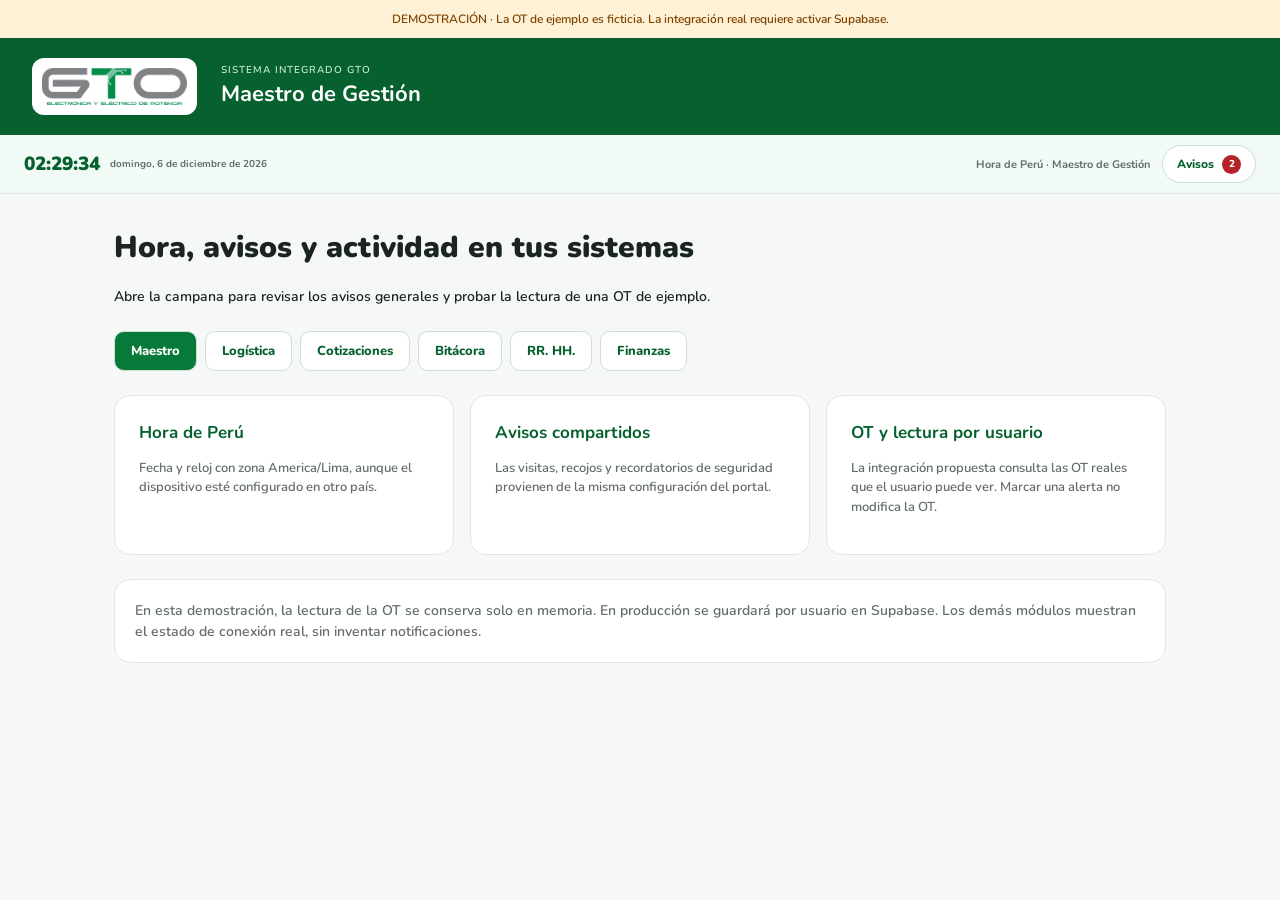
==== cabecera-demo.html @ c205b0a6 "Preparar reloj y avisos comunes con adaptador de actividad y demostración" ====
<!doctype html><html lang="es"><head><meta charset="utf-8"><meta name="viewport" content="width=device-width,initial-scale=1"><title>GTO · Hora, avisos y actividad</title><link href="https://fonts.googleapis.com/css2?family=Nunito:wght@500;600;700;800;900&display=swap" rel="stylesheet"><style>*{box-sizing:border-box}body{margin:0;background:#F6F7F7;color:#1A2420;font:600 14px/1.5 Nunito,sans-serif}.demo-note{text-align:center;background:#FFF1D6;padding:10px;font-size:12px;color:#7D4300}header.demo{display:flex;align-items:center;gap:24px;padding:20px 32px;background:#06612E;color:white}header.demo img{width:165px;background:white;border-radius:12px;padding:10px}header.demo small{display:block;letter-spacing:1px;font-size:10px;color:#C8E9D5}header.demo strong{font-size:22px}main{max-width:1100px;margin:36px auto;padding:0 24px}h1{font-size:30px;line-height:1.2;font-weight:900}.demo-grid{display:grid;grid-template-columns:repeat(3,1fr);gap:16px}.demo-card{background:white;border:1px solid #E1E8E4;padding:24px;border-radius:16px}.demo-card b{color:#06612E;font-size:17px}.demo-card p{color:#636E68;font-size:13px}nav{display:flex;gap:8px;flex-wrap:wrap;margin:24px 0}nav button{background:white;color:#06612E;border:1px solid #CBE1D3;padding:10px 16px;border-radius:10px;font:800 13px Nunito;cursor:pointer}nav button[aria-pressed=true]{background:#077A3A;color:white}.limit{padding:20px;border:1px solid #E1E8E4;border-radius:16px;margin-top:24px;background:white;color:#636E68}@media(max-width:600px){header.demo{padding:16px;gap:16px}header.demo img{width:110px}header.demo strong{font-size:16px}.demo-grid{grid-template-columns:1fr}h1{font-size:25px}}</style></head><body><div class="demo-note">DEMOSTRACIÓN · La OT de ejemplo es ficticia. La integración real requiere activar Supabase.</div><header class="demo"><img src="assets/logo-gto.png" alt="GTO Electrónica y Eléctrico de Potencia"><div><small>SISTEMA INTEGRADO GTO</small><strong id="module">Maestro de Gestión</strong></div></header><div id="status"></div><main><h1>Hora, avisos y actividad en tus sistemas</h1><p>Abre la campana para revisar los avisos generales y probar la lectura de una OT de ejemplo.</p><nav aria-label="Módulos de ejemplo"><button aria-pressed="true" data-module="Maestro de Gestión">Maestro</button><button aria-pressed="false" data-module="Logística y Compras">Logística</button><button aria-pressed="false" data-module="Cotizaciones">Cotizaciones</button><button aria-pressed="false" data-module="Bitácora Técnica">Bitácora</button><button aria-pressed="false" data-module="RR. HH. y Personal">RR. HH.</button><button aria-pressed="false" data-module="Finanzas">Finanzas</button></nav><div class="demo-grid"><article class="demo-card"><b>Hora de Perú</b><p>Fecha y reloj con zona America/Lima, aunque el dispositivo esté configurado en otro país.</p></article><article class="demo-card"><b>Avisos compartidos</b><p>Las visitas, recojos y recordatorios de seguridad provienen de la misma configuración del portal.</p></article><article class="demo-card"><b>OT y lectura por usuario</b><p>La integración propuesta consulta las OT reales que el usuario puede ver. Marcar una alerta no modifica la OT.</p></article></div><div class="limit">En esta demostración, la lectura de la OT se conserva solo en memoria. En producción se guardará por usuario en Supabase. Los demás módulos muestran el estado de conexión real, sin inventar notificaciones.</div></main><script src="recordatorios.js"></script><script src="gto-status.js"></script><script>let read=false,ui;const id='00000000-0000-4000-8000-000000000001';const source={async list(){return [{id,titulo:'Nueva OT: OT-DEMO-001 (ejemplo ficticio)',created_at:new Date().toISOString(),leida:read}]},async read(){read=true}};function show(name){ui?.dispose();document.getElementById('module').textContent=name;ui=GTOStatus.mount(document.getElementById('status'),{module:name,source:['Maestro de Gestión','Logística y Compras'].includes(name)?source:null});}document.querySelectorAll('[data-module]').forEach(b=>b.onclick=()=>{document.querySelectorAll('[data-module]').forEach(x=>x.setAttribute('aria-pressed',String(x===b)));show(b.dataset.module)});show('Maestro de Gestión');</script></body></html>
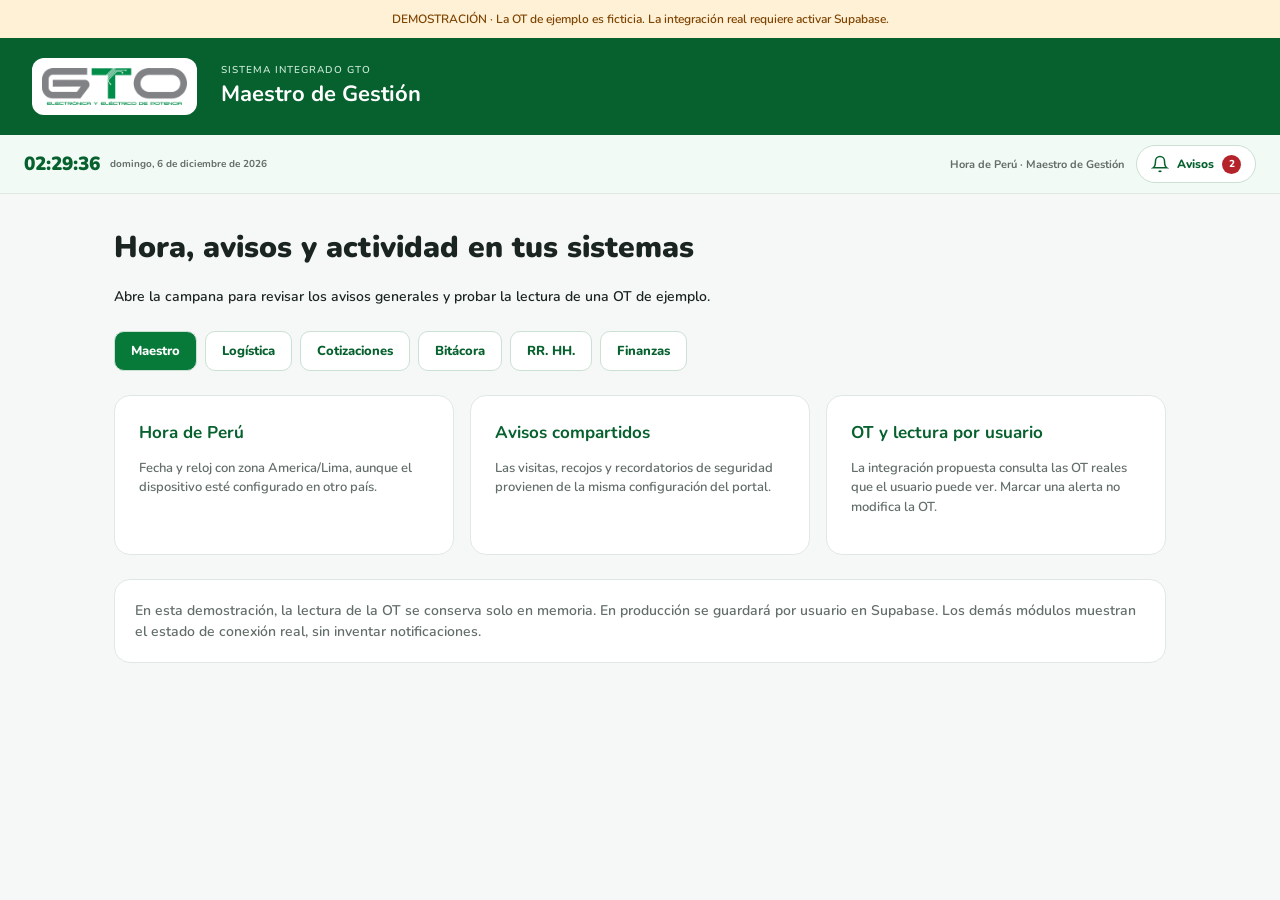
==== commit 6eea8d2a: "Conservar alertas existentes de Bitácora y completar campana común" ====
--- a/cabecera-demo.html
+++ b/cabecera-demo.html
@@ -1 +1 @@
-<!doctype html><html lang="es"><head><meta charset="utf-8"><meta name="viewport" content="width=device-width,initial-scale=1"><title>GTO · Hora, avisos y actividad</title><link href="https://fonts.googleapis.com/css2?family=Nunito:wght@500;600;700;800;900&display=swap" rel="stylesheet"><style>*{box-sizing:border-box}body{margin:0;background:#F6F7F7;color:#1A2420;font:600 14px/1.5 Nunito,sans-serif}.demo-note{text-align:center;background:#FFF1D6;padding:10px;font-size:12px;color:#7D4300}header.demo{display:flex;align-items:center;gap:24px;padding:20px 32px;background:#06612E;color:white}header.demo img{width:165px;background:white;border-radius:12px;padding:10px}header.demo small{display:block;letter-spacing:1px;font-size:10px;color:#C8E9D5}header.demo strong{font-size:22px}main{max-width:1100px;margin:36px auto;padding:0 24px}h1{font-size:30px;line-height:1.2;font-weight:900}.demo-grid{display:grid;grid-template-columns:repeat(3,1fr);gap:16px}.demo-card{background:white;border:1px solid #E1E8E4;padding:24px;border-radius:16px}.demo-card b{color:#06612E;font-size:17px}.demo-card p{color:#636E68;font-size:13px}nav{display:flex;gap:8px;flex-wrap:wrap;margin:24px 0}nav button{background:white;color:#06612E;border:1px solid #CBE1D3;padding:10px 16px;border-radius:10px;font:800 13px Nunito;cursor:pointer}nav button[aria-pressed=true]{background:#077A3A;color:white}.limit{padding:20px;border:1px solid #E1E8E4;border-radius:16px;margin-top:24px;background:white;color:#636E68}@media(max-width:600px){header.demo{padding:16px;gap:16px}header.demo img{width:110px}header.demo strong{font-size:16px}.demo-grid{grid-template-columns:1fr}h1{font-size:25px}}</style></head><body><div class="demo-note">DEMOSTRACIÓN · La OT de ejemplo es ficticia. La integración real requiere activar Supabase.</div><header class="demo"><img src="assets/logo-gto.png" alt="GTO Electrónica y Eléctrico de Potencia"><div><small>SISTEMA INTEGRADO GTO</small><strong id="module">Maestro de Gestión</strong></div></header><div id="status"></div><main><h1>Hora, avisos y actividad en tus sistemas</h1><p>Abre la campana para revisar los avisos generales y probar la lectura de una OT de ejemplo.</p><nav aria-label="Módulos de ejemplo"><button aria-pressed="true" data-module="Maestro de Gestión">Maestro</button><button aria-pressed="false" data-module="Logística y Compras">Logística</button><button aria-pressed="false" data-module="Cotizaciones">Cotizaciones</button><button aria-pressed="false" data-module="Bitácora Técnica">Bitácora</button><button aria-pressed="false" data-module="RR. HH. y Personal">RR. HH.</button><button aria-pressed="false" data-module="Finanzas">Finanzas</button></nav><div class="demo-grid"><article class="demo-card"><b>Hora de Perú</b><p>Fecha y reloj con zona America/Lima, aunque el dispositivo esté configurado en otro país.</p></article><article class="demo-card"><b>Avisos compartidos</b><p>Las visitas, recojos y recordatorios de seguridad provienen de la misma configuración del portal.</p></article><article class="demo-card"><b>OT y lectura por usuario</b><p>La integración propuesta consulta las OT reales que el usuario puede ver. Marcar una alerta no modifica la OT.</p></article></div><div class="limit">En esta demostración, la lectura de la OT se conserva solo en memoria. En producción se guardará por usuario en Supabase. Los demás módulos muestran el estado de conexión real, sin inventar notificaciones.</div></main><script src="recordatorios.js"></script><script src="gto-status.js"></script><script>let read=false,ui;const id='00000000-0000-4000-8000-000000000001';const source={async list(){return [{id,titulo:'Nueva OT: OT-DEMO-001 (ejemplo ficticio)',created_at:new Date().toISOString(),leida:read}]},async read(){read=true}};function show(name){ui?.dispose();document.getElementById('module').textContent=name;ui=GTOStatus.mount(document.getElementById('status'),{module:name,source:['Maestro de Gestión','Logística y Compras'].includes(name)?source:null});}document.querySelectorAll('[data-module]').forEach(b=>b.onclick=()=>{document.querySelectorAll('[data-module]').forEach(x=>x.setAttribute('aria-pressed',String(x===b)));show(b.dataset.module)});show('Maestro de Gestión');</script></body></html>
+<!doctype html><html lang="es"><head><meta charset="utf-8"><meta name="viewport" content="width=device-width,initial-scale=1"><title>GTO · Hora, avisos y actividad</title><link href="https://fonts.googleapis.com/css2?family=Nunito:wght@500;600;700;800;900&display=swap" rel="stylesheet"><style>*{box-sizing:border-box}body{margin:0;background:#F6F7F7;color:#1A2420;font:600 14px/1.5 Nunito,sans-serif}.demo-note{text-align:center;background:#FFF1D6;padding:10px;font-size:12px;color:#7D4300}header.demo{display:flex;align-items:center;gap:24px;padding:20px 32px;background:#06612E;color:white}header.demo img{width:165px;background:white;border-radius:12px;padding:10px}header.demo small{display:block;letter-spacing:1px;font-size:10px;color:#C8E9D5}header.demo strong{font-size:22px}main{max-width:1100px;margin:36px auto;padding:0 24px}h1{font-size:30px;line-height:1.2;font-weight:900}.demo-grid{display:grid;grid-template-columns:repeat(3,1fr);gap:16px}.demo-card{background:white;border:1px solid #E1E8E4;padding:24px;border-radius:16px}.demo-card b{color:#06612E;font-size:17px}.demo-card p{color:#636E68;font-size:13px}nav{display:flex;gap:8px;flex-wrap:wrap;margin:24px 0}nav button{background:white;color:#06612E;border:1px solid #CBE1D3;padding:10px 16px;border-radius:10px;font:800 13px Nunito;cursor:pointer}nav button[aria-pressed=true]{background:#077A3A;color:white}.limit{padding:20px;border:1px solid #E1E8E4;border-radius:16px;margin-top:24px;background:white;color:#636E68}@media(max-width:600px){header.demo{padding:16px;gap:16px}header.demo img{width:110px}header.demo strong{font-size:16px}.demo-grid{grid-template-columns:1fr}h1{font-size:25px}}</style></head><body><div class="demo-note">DEMOSTRACIÓN · La OT de ejemplo es ficticia. La integración real requiere activar Supabase.</div><header class="demo"><img src="assets/logo-gto.png" alt="GTO Electrónica y Eléctrico de Potencia"><div><small>SISTEMA INTEGRADO GTO</small><strong id="module">Maestro de Gestión</strong></div></header><div id="status"></div><main><h1>Hora, avisos y actividad en tus sistemas</h1><p>Abre la campana para revisar los avisos generales y probar la lectura de una OT de ejemplo.</p><nav aria-label="Módulos de ejemplo"><button aria-pressed="true" data-module="Maestro de Gestión">Maestro</button><button aria-pressed="false" data-module="Logística y Compras">Logística</button><button aria-pressed="false" data-module="Cotizaciones">Cotizaciones</button><button aria-pressed="false" data-module="Bitácora Técnica">Bitácora</button><button aria-pressed="false" data-module="RR. HH. y Personal">RR. HH.</button><button aria-pressed="false" data-module="Finanzas">Finanzas</button></nav><div class="demo-grid"><article class="demo-card"><b>Hora de Perú</b><p>Fecha y reloj con zona America/Lima, aunque el dispositivo esté configurado en otro país.</p></article><article class="demo-card"><b>Avisos compartidos</b><p>Las visitas, recojos y recordatorios de seguridad provienen de la misma configuración del portal.</p></article><article class="demo-card"><b>OT y lectura por usuario</b><p>La integración propuesta consulta las OT reales que el usuario puede ver. Marcar una alerta no modifica la OT.</p></article></div><div class="limit">En esta demostración, la lectura de la OT se conserva solo en memoria. En producción se guardará por usuario en Supabase. Los demás módulos muestran el estado de conexión real, sin inventar notificaciones.</div></main><script src="recordatorios.js"></script><script src="gto-status.js"></script><script>let read=false,ui;const created=new Date().toISOString();document.addEventListener('click',e=>{const a=e.target.closest('a');if(a&&a.href.includes('00000000-0000-4000-8000-000000000001')){e.preventDefault();const p=document.querySelector('.gto-status-dialog [role=status]');if(p)p.textContent='OT ficticia: no se abrirá ningún registro real.';}});const id='00000000-0000-4000-8000-000000000001';const source={async list(){return [{id,titulo:'Nueva OT: OT-DEMO-001 (ejemplo ficticio)',created_at:created,leida:read}]},async read(){read=true}};function show(name){ui?.dispose();document.getElementById('module').textContent=name;ui=GTOStatus.mount(document.getElementById('status'),{module:name,source:['Maestro de Gestión','Logística y Compras'].includes(name)?source:null});}document.querySelectorAll('[data-module]').forEach(b=>b.onclick=()=>{document.querySelectorAll('[data-module]').forEach(x=>x.setAttribute('aria-pressed',String(x===b)));show(b.dataset.module)});show('Maestro de Gestión');</script></body></html>
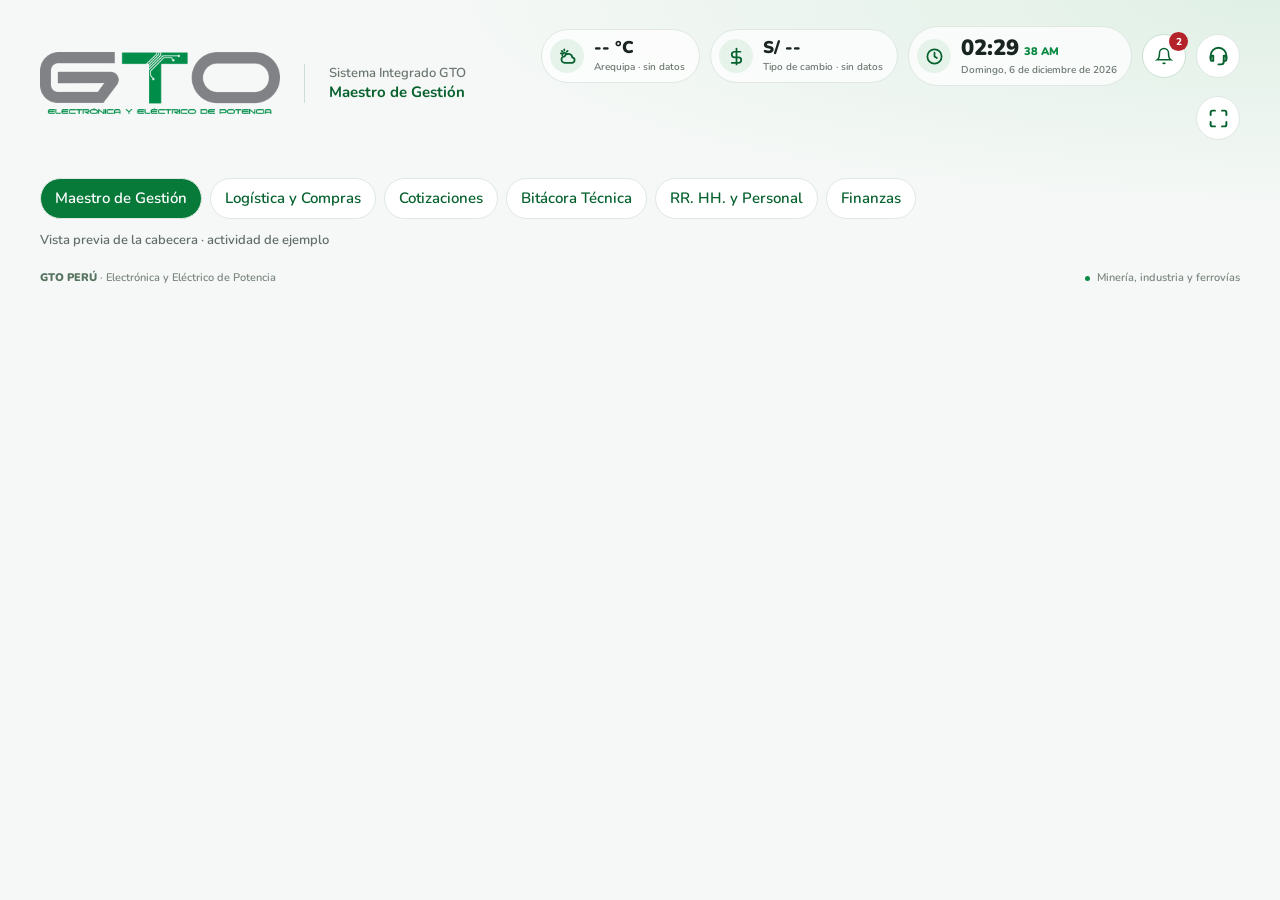
==== commit 6e584f7e: "Mostrar cabecera de módulos con la barra original del portal GTO" ====
--- a/cabecera-demo.html
+++ b/cabecera-demo.html
@@ -1 +1,310 @@
-<!doctype html><html lang="es"><head><meta charset="utf-8"><meta name="viewport" content="width=device-width,initial-scale=1"><title>GTO · Hora, avisos y actividad</title><link href="https://fonts.googleapis.com/css2?family=Nunito:wght@500;600;700;800;900&display=swap" rel="stylesheet"><style>*{box-sizing:border-box}body{margin:0;background:#F6F7F7;color:#1A2420;font:600 14px/1.5 Nunito,sans-serif}.demo-note{text-align:center;background:#FFF1D6;padding:10px;font-size:12px;color:#7D4300}header.demo{display:flex;align-items:center;gap:24px;padding:20px 32px;background:#06612E;color:white}header.demo img{width:165px;background:white;border-radius:12px;padding:10px}header.demo small{display:block;letter-spacing:1px;font-size:10px;color:#C8E9D5}header.demo strong{font-size:22px}main{max-width:1100px;margin:36px auto;padding:0 24px}h1{font-size:30px;line-height:1.2;font-weight:900}.demo-grid{display:grid;grid-template-columns:repeat(3,1fr);gap:16px}.demo-card{background:white;border:1px solid #E1E8E4;padding:24px;border-radius:16px}.demo-card b{color:#06612E;font-size:17px}.demo-card p{color:#636E68;font-size:13px}nav{display:flex;gap:8px;flex-wrap:wrap;margin:24px 0}nav button{background:white;color:#06612E;border:1px solid #CBE1D3;padding:10px 16px;border-radius:10px;font:800 13px Nunito;cursor:pointer}nav button[aria-pressed=true]{background:#077A3A;color:white}.limit{padding:20px;border:1px solid #E1E8E4;border-radius:16px;margin-top:24px;background:white;color:#636E68}@media(max-width:600px){header.demo{padding:16px;gap:16px}header.demo img{width:110px}header.demo strong{font-size:16px}.demo-grid{grid-template-columns:1fr}h1{font-size:25px}}</style></head><body><div class="demo-note">DEMOSTRACIÓN · La OT de ejemplo es ficticia. La integración real requiere activar Supabase.</div><header class="demo"><img src="assets/logo-gto.png" alt="GTO Electrónica y Eléctrico de Potencia"><div><small>SISTEMA INTEGRADO GTO</small><strong id="module">Maestro de Gestión</strong></div></header><div id="status"></div><main><h1>Hora, avisos y actividad en tus sistemas</h1><p>Abre la campana para revisar los avisos generales y probar la lectura de una OT de ejemplo.</p><nav aria-label="Módulos de ejemplo"><button aria-pressed="true" data-module="Maestro de Gestión">Maestro</button><button aria-pressed="false" data-module="Logística y Compras">Logística</button><button aria-pressed="false" data-module="Cotizaciones">Cotizaciones</button><button aria-pressed="false" data-module="Bitácora Técnica">Bitácora</button><button aria-pressed="false" data-module="RR. HH. y Personal">RR. HH.</button><button aria-pressed="false" data-module="Finanzas">Finanzas</button></nav><div class="demo-grid"><article class="demo-card"><b>Hora de Perú</b><p>Fecha y reloj con zona America/Lima, aunque el dispositivo esté configurado en otro país.</p></article><article class="demo-card"><b>Avisos compartidos</b><p>Las visitas, recojos y recordatorios de seguridad provienen de la misma configuración del portal.</p></article><article class="demo-card"><b>OT y lectura por usuario</b><p>La integración propuesta consulta las OT reales que el usuario puede ver. Marcar una alerta no modifica la OT.</p></article></div><div class="limit">En esta demostración, la lectura de la OT se conserva solo en memoria. En producción se guardará por usuario en Supabase. Los demás módulos muestran el estado de conexión real, sin inventar notificaciones.</div></main><script src="recordatorios.js"></script><script src="gto-status.js"></script><script>let read=false,ui;const created=new Date().toISOString();document.addEventListener('click',e=>{const a=e.target.closest('a');if(a&&a.href.includes('00000000-0000-4000-8000-000000000001')){e.preventDefault();const p=document.querySelector('.gto-status-dialog [role=status]');if(p)p.textContent='OT ficticia: no se abrirá ningún registro real.';}});const id='00000000-0000-4000-8000-000000000001';const source={async list(){return [{id,titulo:'Nueva OT: OT-DEMO-001 (ejemplo ficticio)',created_at:created,leida:read}]},async read(){read=true}};function show(name){ui?.dispose();document.getElementById('module').textContent=name;ui=GTOStatus.mount(document.getElementById('status'),{module:name,source:['Maestro de Gestión','Logística y Compras'].includes(name)?source:null});}document.querySelectorAll('[data-module]').forEach(b=>b.onclick=()=>{document.querySelectorAll('[data-module]').forEach(x=>x.setAttribute('aria-pressed',String(x===b)));show(b.dataset.module)});show('Maestro de Gestión');</script></body></html>
+<!doctype html>
+<html lang="es">
+<head>
+<meta charset="utf-8">
+<meta name="viewport" content="width=device-width,initial-scale=1">
+<title>Sistema Integrado GTO</title>
+<link rel="icon" type="image/png" href="assets/icono-cot.png">
+<link rel="preconnect" href="https://fonts.googleapis.com">
+<link href="https://fonts.googleapis.com/css2?family=Nunito:wght@500;600;700;800;900&display=swap" rel="stylesheet">
+<style>
+:root{--verde:#0A8A43;--verde2:#16A653;--osc:#06612E;--texto:#1A2420;--gris:#3C4540;--suave:#6B766F}
+*{box-sizing:border-box;margin:0;padding:0}
+html,body{background:#F5F8F6;color:var(--texto);min-width:320px}
+body{font:600 15px/1.5 Nunito,"Segoe UI",Arial,sans-serif;background:radial-gradient(ellipse at 100% 0,#E0F0E6 0,transparent 46%),#F5F8F6}
+a{color:inherit;text-decoration:none}button{font:inherit;color:inherit;background:none;border:0;cursor:pointer}
+a:focus-visible,button:focus-visible{outline:3px solid var(--verde);outline-offset:5px}
+.portal-header{max-width:1680px;margin:0 auto;padding:26px 40px 22px;display:flex;align-items:center;justify-content:space-between;gap:24px}
+.brand{display:flex;align-items:center;gap:24px;flex:none}.brand img{display:block;width:240px;height:auto}.brand span{border-left:1px solid #CFDED5;padding-left:24px;font-size:13px;line-height:1.4;color:var(--suave)}.brand b{display:block;color:var(--osc);font-size:15px}
+.barra{display:flex;align-items:center;justify-content:flex-end;gap:10px;flex-wrap:wrap}
+.chip{display:flex;align-items:center;gap:10px;padding:8px 14px 8px 8px;border:1px solid #DFE8E2;border-radius:100px;background:#FFFFFFB8;min-height:52px}
+.chip .ico{width:34px;height:34px;display:grid;place-items:center;background:#E6F3EB;color:var(--osc);border-radius:50%;flex:none}.ico svg{width:19px;height:19px}
+.chip .v{font-size:17px;line-height:1.2;font-weight:900;font-variant-numeric:tabular-nums;white-space:nowrap}.chip .v small{font-size:11px;color:var(--verde);margin-left:5px}.chip .l{font-size:10px;line-height:1.3;color:var(--suave);margin-top:3px;max-width:200px}.reloj .v{font-size:22px}.reloj .sal{display:none}
+.btn{position:relative;width:44px;height:44px;display:grid;place-items:center;color:var(--osc);border-radius:50%;background:#FFF;border:1px solid #DFE8E2;transition:background .18s,transform .18s}.btn svg{width:21px;height:21px}.btn:hover{background:#E8F5EC;transform:translateY(-2px)}.badge{position:absolute;top:-3px;right:-3px;min-width:18px;height:18px;padding:0 4px;border-radius:20px;background:#B4232A;color:white;font-size:10px;font-weight:900;display:grid;place-items:center}.badge:empty{display:none}
+.portal-main{max-width:1680px;margin:0 auto;padding:14px 40px 24px;display:grid;grid-template-columns:minmax(280px,360px) minmax(0,1fr);gap:40px;align-items:start}
+.intro{position:relative;isolation:isolate;padding:32px 24px 24px;background:linear-gradient(155deg,#08763D,#053B1E);color:#fff;border-radius:36px 36px 100px 36px;overflow:hidden;box-shadow:0 16px 32px #154D2310}
+.intro::before{content:'';position:absolute;z-index:-1;top:-90px;right:-110px;width:290px;height:290px;border:1px solid #FFFFFF24;border-radius:50%;box-shadow:0 0 0 30px #FFFFFF08,0 0 0 60px #FFFFFF05;pointer-events:none}
+.eyebrow{display:flex;align-items:center;gap:8px;font-size:10px;font-weight:900;letter-spacing:1.6px;color:#B9E2CA;text-transform:uppercase}.eyebrow::before{content:'';width:22px;height:2px;background:#7DCC9E}
+.intro h1{font-size:clamp(30px,2.6vw,42px);font-weight:900;letter-spacing:-1.3px;line-height:1.14;margin:18px 0 14px}.intro h1 span{color:#A8E5BD}.intro>p{font-size:14px;line-height:1.6;color:#D2E7DB;max-width:260px}
+.sectores{display:grid;gap:10px;margin-top:28px}.sector{height:133px;position:relative;overflow:hidden;isolation:isolate;border-radius:18px;background:#E0E6E2}.sector:last-child{border-bottom-right-radius:68px}.sector::before{content:'';position:absolute;inset:0;z-index:-1;background:url('assets/login-sectores-v2.jpg') right top/auto 300% no-repeat;transition:transform .6s}.sector:nth-child(2)::before{background-position:right center}.sector:nth-child(3)::before{background-position:right bottom}.sector::after{content:'';position:absolute;inset:0;z-index:-1;background:linear-gradient(0deg,#0D241CB3,transparent 80%)}.sector span{position:absolute;bottom:12px;left:16px;font-size:11px;letter-spacing:1px;font-weight:900}.sector:hover::before{transform:scale(1.035)}
+.module-region{padding-top:14px;min-width:0}.section-heading{display:flex;align-items:center;justify-content:space-between;gap:20px;margin-bottom:24px}.section-heading .kicker{font-size:11px;letter-spacing:1.4px;color:var(--verde);text-transform:uppercase;font-weight:900;margin-bottom:5px}.section-heading h2{font-size:29px;font-weight:900;letter-spacing:-.7px;line-height:1.2}.section-heading p{font-size:14px;color:var(--suave);margin-top:6px}.module-count{padding:7px 13px;border-radius:40px;background:#E5F0E9;color:var(--osc);font-size:12px;font-weight:800;white-space:nowrap}
+.lienzo{display:grid;grid-template-columns:repeat(2,minmax(0,1fr));gap:20px}
+.card{position:relative;display:flex;flex-direction:column;min-width:0;min-height:202px;background:#FFFFFFE8;border:1px solid #E1E9E4;border-radius:26px;padding:24px 24px 18px;box-shadow:0 4px 14px #214E2E03;transition:transform .2s,box-shadow .2s,border-color .2s;overflow:hidden}
+.card:hover{transform:translateY(-4px);border-color:#9FCEB1;box-shadow:0 16px 36px #145C3010;background:#FFF}.card-top{display:flex;align-items:center;gap:16px;min-width:0;padding-right:0}.card-icon{width:62px;height:62px;display:grid;place-items:center;flex:none;border-radius:20px;background:linear-gradient(145deg,#F1F9F3,#E2F1E7)}.card img{width:54px;height:54px;object-fit:contain}.card h3{font-size:20px;line-height:1.2;font-weight:900;letter-spacing:-.25px;max-width:290px}.card p{font-size:13px;font-weight:600;line-height:1.55;color:var(--suave);margin:16px 0 18px;max-width:95%}.card-bottom{display:flex;align-items:center;justify-content:space-between;gap:12px;margin-top:auto}.est{display:inline-flex;align-items:center;gap:7px;font-size:11px;font-weight:700;color:var(--suave)}.est i{width:6px;height:6px;border-radius:50%;background:#B8C2BC}.est b{font-weight:700}.est.ok{color:#397953}.est.ok i{background:#23A45C}.est.mal{color:#A44545}.est.mal i{background:#C35757}.ir{display:grid;place-items:center;width:35px;height:35px;border-radius:50%;border:1px solid #D9E9DF;color:var(--osc);background:#F2F8F4;transition:color .2s,background .2s,transform .2s}.ir svg{width:14px;height:14px}.card:hover .ir{color:#fff;background:var(--verde);border-color:var(--verde);transform:translateX(2px)}
+.portal-footer{max-width:1680px;margin:0 auto;padding:4px 40px 26px;display:flex;align-items:center;justify-content:space-between;gap:20px;color:#7A867E;font-size:11px}.portal-footer b{font-weight:900;color:#577460}.portal-footer span:last-child{display:flex;align-items:center;gap:7px}.portal-footer span:last-child::before{content:'';width:5px;height:5px;border-radius:50%;background:#0A8A43}
+@media(min-width:1500px){.card{min-height:210px;padding:25px 28px 18px}.card h3{font-size:22px}.card p{font-size:14px}.intro{padding-top:38px}.sector{height:140px}}
+@media(max-width:1250px){.portal-header{padding:22px 28px}.brand span{display:none}.brand img{width:210px}.portal-main{padding:12px 28px 24px;grid-template-columns:280px minmax(0,1fr);gap:26px}.intro{padding:28px 20px 22px}.intro h1{font-size:33px}.sector{height:145px}.card{padding:20px;min-height:215px}.card h3{font-size:18px}.card-icon{width:50px;height:50px;border-radius:17px}.card img{width:46px;height:46px}.card-top{gap:12px}.portal-footer{padding-left:28px;padding-right:28px}.chip .l{max-width:160px}}
+@media(max-width:1000px){.portal-header{align-items:flex-start}.brand img{width:180px}.barra{gap:7px}.chip{min-height:44px;padding:6px 11px 6px 6px}.chip .ico{width:28px;height:28px}.chip .v{font-size:15px}.chip .l{font-size:9px;max-width:145px}.reloj .v{font-size:19px}.btn{width:38px;height:38px}.portal-main{grid-template-columns:220px minmax(0,1fr);gap:22px}.intro h1{font-size:29px}.intro>p{font-size:13px}.eyebrow{font-size:9px;letter-spacing:1px}.sector{height:150px}.card{padding:18px;min-height:230px}.card-top{align-items:flex-start;gap:10px}.card-icon{width:42px;height:42px;border-radius:14px}.card img{width:38px;height:38px}.card h3{font-size:17px}.card p{font-size:12px}.lienzo{gap:14px}.section-heading h2{font-size:25px}.module-count{display:none}}
+@media(max-width:760px){.portal-header{padding:20px;flex-direction:column;gap:18px}.brand img{width:205px}.brand span{display:block;font-size:10px;padding-left:16px}.brand{gap:16px}.brand b{font-size:12px}#portalToolbar{width:100%}.barra{justify-content:flex-start;gap:8px}.chip{flex:1;min-height:48px;gap:8px}.chip .v{font-size:16px}.chip .l{max-width:130px;font-size:10px}.chip.reloj{order:1;flex-basis:calc(100% - 154px);flex-grow:1}.btn{order:2;width:40px;height:40px}.portal-main{display:block;padding:2px 20px 24px}.intro{padding:25px 22px 20px;border-radius:28px 28px 56px 28px}.intro h1{font-size:31px;letter-spacing:-.8px;margin:12px 0 10px}.intro h1 br{display:none}.intro>p{max-width:100%;font-size:13px}.sectores{grid-template-columns:repeat(3,minmax(0,1fr));gap:8px;margin-top:20px}.sector{height:90px;border-radius:12px}.sector:last-child{border-bottom-right-radius:30px}.sector::before{background-size:auto 300%;background-position:right top}.sector:nth-child(2)::before{background-position:right center}.sector:nth-child(3)::before{background-position:right bottom}.sector span{font-size:8px;letter-spacing:.4px;left:8px;bottom:8px}.module-region{padding-top:28px}.section-heading{margin-bottom:18px}.section-heading h2{font-size:25px}.section-heading p{font-size:13px}.lienzo{grid-template-columns:1fr;gap:13px}.card{min-height:0;padding:22px;border-radius:24px}.card-top{align-items:center;gap:14px}.card-icon{width:54px;height:54px;border-radius:18px}.card img{width:48px;height:48px}.card h3{font-size:20px;max-width:none}.card p{font-size:13px;margin:14px 0;max-width:100%}.card-bottom{margin-top:0}.ir{width:32px;height:32px}.portal-footer{padding:0 22px 26px;font-size:10px;flex-wrap:wrap;gap:7px}.portal-footer span:last-child{display:none}}
+@media(prefers-reduced-motion:reduce){*,*::before{transition:none!important}}
+/* Paneles flotantes (avisos y soporte) */
+.velo{position:fixed;inset:0;background:rgba(10,20,15,.35);display:none;z-index:50}
+.velo.on{display:block}
+.panel{position:fixed;z-index:60;background:#fff;border-radius:18px;box-shadow:0 20px 50px rgba(10,30,20,.25);width:min(420px,calc(100vw - 32px));display:none;overflow:hidden}
+.panel.on{display:block}
+.panel header{display:flex;align-items:center;gap:12px;padding:18px 20px;background:linear-gradient(135deg,var(--verde2),var(--osc));color:#fff}
+.panel header h4{font-size:18px;font-weight:900;flex:1}
+.panel header button{color:#fff;font-size:24px;line-height:1;width:32px;height:32px;border-radius:50%}
+.panel header button:hover{background:rgba(255,255,255,.15)}
+.avisos{max-height:60vh;overflow:auto;padding:8px 0}
+.aviso{padding:14px 20px;border-bottom:1px solid #EEF2EF}
+.aviso:last-child{border-bottom:0}
+.aviso .f{font-size:12px;font-weight:800;color:var(--verde);text-transform:uppercase;letter-spacing:.5px}
+.aviso b{display:block;font-size:16px;font-weight:900;margin:2px 0 4px}
+.aviso p{font-size:14px;color:var(--gris);line-height:1.45;font-weight:600}
+.grupo{padding:12px 20px 4px;font-size:11px;font-weight:900;letter-spacing:1.2px;color:var(--suave);text-transform:uppercase}
+.aviso{display:flex;gap:14px;align-items:flex-start}
+.aviso .ti{width:40px;height:40px;border-radius:12px;display:grid;place-items:center;flex:none;color:#fff}
+.aviso .ti svg{width:21px;height:21px}
+.t-basura{background:#7A5A2B}.t-seguridad{background:#D98A0A}.t-visita{background:#1C6FD1}.t-recojo{background:#0A8A43}
+.aviso.hoy{background:#FFF8EC}
+.aviso.nuevo b::after{content:"NUEVO";margin-left:8px;font-size:10px;background:#D93A3A;color:#fff;padding:2px 6px;border-radius:8px;vertical-align:middle}
+.vacio{padding:24px 20px;color:var(--suave);font-weight:700;text-align:center}
+.sop{padding:20px;display:grid;gap:12px}
+.sop p{color:var(--gris);font-weight:600;font-size:14px;line-height:1.45}
+.sop a{display:flex;align-items:center;gap:14px;padding:14px 16px;border-radius:14px;border:1px solid #E1E8E4;font-weight:800;transition:.15s}
+.sop a:hover{border-color:var(--verde);background:#F2FAF5}
+.sop a span{display:block;font-size:13px;color:var(--suave);font-weight:600}
+.sop a .i{width:44px;height:44px;border-radius:50%;display:grid;place-items:center;color:#fff;flex:none}
+.sop a .i svg{width:22px;height:22px}
+
+.demo-main{max-width:1680px;margin:auto;padding:16px 40px}.demo-main nav{display:flex;gap:8px;flex-wrap:wrap;margin-bottom:12px}.demo-main button{border:1px solid #DFE8E2;border-radius:99px;padding:8px 14px;background:white;color:#06612E}.demo-main button[aria-pressed=true]{background:#077A3A;color:white}.demo-main p{color:#636E68;font-size:13px}.gto-status-bell-only.gto-status{padding:0;background:none;border:0}.gto-status-bell-only .btn{position:relative;width:44px;height:44px;padding:0;display:grid;place-items:center;border-radius:50%}.gto-status-bell-only .gto-status-count{position:absolute;top:-3px;right:-3px}@media(max-width:760px){#demo-alert{order:2}.demo-main{padding:0 20px 24px}}</style>
+</head>
+<body>
+<header class="portal-header">
+ <a class="brand" href="/" aria-label="Inicio · Sistema Integrado GTO"><img src="assets/logo-gto.png" alt="GTO · Electrónica y Eléctrico de Potencia"><span>Sistema Integrado GTO<b id="demo-module">Maestro de Gestión</b></span></a>
+ <div id="portalToolbar" aria-label="Información y herramientas"></div>
+</header>
+<main class="demo-main"><nav aria-label="Módulos de ejemplo" id="demo-nav"></nav><p>Vista previa de la cabecera · actividad de ejemplo</p></main><div id="lienzo" hidden></div>
+<footer class="portal-footer"><span><b>GTO PERÚ</b> · Electrónica y Eléctrico de Potencia</span><span>Minería, industria y ferrovías</span></footer>
+
+<div class="velo" id="velo"></div>
+<div class="panel" id="pAvisos" role="dialog" aria-label="Recordatorios"><header><h4>Recordatorios</h4><button data-cerrar aria-label="Cerrar">×</button></header><div class="avisos" id="listaAvisos"></div></div>
+<div class="panel" id="pSoporte" role="dialog" aria-label="Soporte de sistemas"><header><h4>Soporte de sistemas</h4><button data-cerrar aria-label="Cerrar">×</button></header><div class="sop" id="sop"></div></div>
+
+<script src="recordatorios.js?v=1"></script>
+<script>
+/* =====================================================================
+   CONFIGURACIÓN — todo lo que se edita está aquí
+   ===================================================================== */
+
+/* 1) Sistemas (nombre, descripción, icono y dirección) */
+const SISTEMAS = [
+  { nombre:'Sistema de<br>Cotizaciones', desc:'Emite cotizaciones con numeración automática y PDF con formato GTO.', icono:'assets/icono-cot.png', url:'https://cotizador-gto-web.vercel.app' },
+  { nombre:'Maestro de Gestión<br>de Operaciones', desc:'Controla OT y proyectos internos: guías, informes, facturación y cobro.', icono:'assets/icono-maestro.png', url:'https://maestro-gestion-operaciones.vercel.app' },
+  { nombre:'Logística y<br>Compras', desc:'Gestiona requerimientos, cotizaciones de proveedores y órdenes de compra.', icono:'assets/icono-compras.png', url:'https://gto-oc-sistema-app.vercel.app' },
+  { nombre:'Bitácora Técnica<br>Laboratorio y Taller', desc:'Registra avances diarios por OT, historial por serie e ingreso de componentes.', icono:'assets/icono-taller.png', url:'https://bitacora-tecnica-gto.vercel.app' },
+  { nombre:'RRHH y<br>Personal', desc:'Gestiona el personal, fichas, tareo, planillas y boletas.', icono:'assets/icono-rrhh.png', url:'https://gto-rrhh.vercel.app' },
+  { nombre:'GTO<br>Finanzas', desc:'Administra el presupuesto, ingresos, egresos y factoring.', icono:'assets/icono-finanzas.png', url:'https://gto-finanzas.vercel.app' },
+];
+
+/* 2) Recordatorios de la campana: se editan en el archivo recordatorios.js */
+
+/* 3) Soporte de sistemas */
+const SOPORTE = {
+  whatsapp:'51921502895',                 // número con código de país, sin + ni espacios
+  correo:'jalexisgomezm@gmail.com',
+  nombre:'Soporte de sistemas GTO',
+};
+
+/* 4) Clima (Arequipa) */
+const CLIMA = { lat:-16.41, lon:-71.54, lugar:'Arequipa' };
+
+/* ===================================================================== */
+const TZ='America/Lima';
+const svg=(d,w=2.2)=>`<svg viewBox="0 0 24 24" fill="none" stroke="currentColor" stroke-width="${w}" stroke-linecap="round" stroke-linejoin="round" aria-hidden="true">${d}</svg>`;
+const I={
+  flecha:svg('<path d="M9 5l7 7-7 7"/>',3.2),
+  reloj:svg('<circle cx="12" cy="12" r="9"/><path d="M12 7v5l3 2"/>'),
+  sol:svg('<circle cx="12" cy="12" r="4"/><path d="M12 2v2M12 20v2M4.9 4.9l1.4 1.4M17.7 17.7l1.4 1.4M2 12h2M20 12h2M4.9 19.1l1.4-1.4M17.7 6.3l1.4-1.4"/>'),
+  nube:svg('<path d="M7 18h10a4 4 0 0 0 .6-7.96A6 6 0 0 0 6.1 9.2 4.5 4.5 0 0 0 7 18z"/>'),
+  solnube:svg('<path d="M8 3v1.5M3.5 8H5M4.8 4.8l1 1M12.2 4.8l-1 1"/><path d="M5.5 10.5a3 3 0 0 1 5.6-1.6"/><path d="M8.5 20h9a3.5 3.5 0 0 0 .5-6.96A5 5 0 0 0 8.3 12a3.9 3.9 0 0 0 .2 8z"/>'),
+  lluvia:svg('<path d="M7 15h10a4 4 0 0 0 .6-7.96A6 6 0 0 0 6.1 6.2 4.5 4.5 0 0 0 7 15z"/><path d="M8 18l-1 3M12 18l-1 3M16 18l-1 3"/>'),
+  tormenta:svg('<path d="M7 15h10a4 4 0 0 0 .6-7.96A6 6 0 0 0 6.1 6.2 4.5 4.5 0 0 0 7 15z"/><path d="M12 15l-2 4h3l-2 4"/>'),
+  niebla:svg('<path d="M4 9h16M3 13h18M5 17h14"/>'),
+  dolar:svg('<path d="M12 2v20"/><path d="M17 6H9.5a3.5 3.5 0 0 0 0 7h5a3.5 3.5 0 0 1 0 7H6"/>'),
+  campana:svg('<path d="M6 8a6 6 0 1 1 12 0c0 7 3 9 3 9H3s3-2 3-9"/><path d="M10.3 21a1.94 1.94 0 0 0 3.4 0"/>'),
+  soporte:svg('<path d="M3 14v-3a9 9 0 0 1 18 0v3"/><path d="M21 15a2 2 0 0 1-2 2h-1v-6h1a2 2 0 0 1 2 2z"/><path d="M3 15a2 2 0 0 0 2 2h1v-6H5a2 2 0 0 0-2 2z"/><path d="M18 17v1a3 3 0 0 1-3 3h-3"/>'),
+  completa:svg('<path d="M8 3H5a2 2 0 0 0-2 2v3M16 3h3a2 2 0 0 1 2 2v3M8 21H5a2 2 0 0 1-2-2v-3M16 21h3a2 2 0 0 0 2-2v-3"/>'),
+  salir:svg('<path d="M8 3v3a2 2 0 0 1-2 2H3M21 8h-3a2 2 0 0 1-2-2V3M3 16h3a2 2 0 0 1 2 2v3M16 21v-3a2 2 0 0 1 2-2h3"/>'),
+  wa:'<svg viewBox="0 0 24 24" fill="currentColor" aria-hidden="true"><path d="M17.5 14.4c-.3-.1-1.7-.8-2-.9-.3-.1-.5-.1-.7.1-.2.3-.8.9-.9 1.1-.2.2-.3.2-.6.1-.3-.1-1.2-.5-2.3-1.4-.9-.8-1.4-1.7-1.6-2-.2-.3 0-.5.1-.6l.4-.5c.1-.2.2-.3.3-.5.1-.2 0-.4 0-.5l-.9-2.2c-.2-.6-.5-.5-.7-.5h-.6c-.2 0-.5.1-.8.4-.3.3-1 1-1 2.5s1.1 2.9 1.2 3.1c.1.2 2.1 3.2 5.1 4.5.7.3 1.3.5 1.7.6.7.2 1.4.2 1.9.1.6-.1 1.7-.7 2-1.4.2-.7.2-1.2.2-1.4-.1-.1-.3-.2-.6-.3zM12 2a10 10 0 0 0-8.6 15.1L2 22l5-1.3A10 10 0 1 0 12 2z"/></svg>',
+  basura:svg('<path d="M3 6h18"/><path d="M8 6V4h8v2"/><path d="M6 6l1 14a2 2 0 0 0 2 2h6a2 2 0 0 0 2-2l1-14"/><path d="M10 11v6M14 11v6"/>'),
+  seguridad:svg('<path d="M12 3l8 3v6c0 5-3.5 8-8 9-4.5-1-8-4-8-9V6z"/><path d="m9 12 2 2 4-4"/>'),
+  visita:svg('<circle cx="9" cy="8" r="3.2"/><path d="M3 20a6 6 0 0 1 12 0"/><path d="M16 4.5a3 3 0 0 1 0 6M21 20a5 5 0 0 0-4-4.9"/>'),
+  recojo:svg('<path d="M1 6h13v10H1z"/><path d="M14 9h4l3 3v4h-7"/><circle cx="5.5" cy="17.5" r="2"/><circle cx="17.5" cy="17.5" r="2"/>'),
+  mail:svg('<rect x="3" y="5" width="18" height="14" rx="2"/><path d="m3 7 9 6 9-6"/>'),
+};
+
+/* --- Construcción --- */
+const barra=`<div class="barra">
+  <div class="chip" title="Clima en ${CLIMA.lugar}"><span class="ico" data-cico>${I.solnube}</span><div><div class="v" data-ct>-- °C</div><div class="l" data-cl>${CLIMA.lugar}</div></div></div>
+  <div class="chip" title="Tipo de cambio del dólar"><span class="ico">${I.dolar}</span><div><div class="v" data-tc>S/ --</div><div class="l" data-tcl>Tipo de cambio</div></div></div>
+  <div class="chip reloj" role="timer"><span class="ico">${I.reloj}</span><div><div class="v"><span data-h>--:--</span><small data-s></small></div><div class="l" data-f></div></div><div class="sal" data-g></div></div>
+  <button class="btn" data-abrir="pAvisos" title="Recordatorios" aria-label="Recordatorios">${I.campana}<span class="badge" data-badge></span></button>
+  <button class="btn" data-abrir="pSoporte" title="Soporte de sistemas" aria-label="Soporte de sistemas">${I.soporte}</button>
+  <button class="btn" data-full title="Pantalla completa" aria-label="Pantalla completa">${I.completa}</button>
+</div>`;
+const tarjeta=(s,i)=>`<a class="card" href="${s.url}" target="_blank" rel="noopener" aria-label="${s.nombre.replace('<br>',' ')}">
+ <div class="card-top"><span class="card-icon"><img src="${s.icono}" alt=""></span><h3>${s.nombre.replace('<br>',' ')}</h3></div>
+ <p>${s.desc}</p><div class="card-bottom"><span class="est" data-est="${i}"><i></i><b>Verificando…</b></span><span class="ir" aria-hidden="true">${I.flecha}</span></div></a>`;
+document.getElementById('lienzo').innerHTML=SISTEMAS.map(tarjeta).join('');
+document.getElementById('portalToolbar').innerHTML=barra;
+const $$=q=>document.querySelectorAll(q);
+const set=(q,html)=>$$(q).forEach(e=>e.innerHTML=html);
+
+/* --- Reloj (hora de Perú) --- */
+const fH=new Intl.DateTimeFormat('es-PE',{timeZone:TZ,hour:'2-digit',minute:'2-digit',hour12:true});
+const fS=new Intl.DateTimeFormat('es-PE',{timeZone:TZ,second:'2-digit'});
+const fF=new Intl.DateTimeFormat('es-PE',{timeZone:TZ,weekday:'long',day:'numeric',month:'long',year:'numeric'});
+const fHH=new Intl.DateTimeFormat('es-PE',{timeZone:TZ,hour:'numeric',hour12:false});
+function tic(){
+  const d=new Date(), p=fH.formatToParts(d), v=t=>(p.find(x=>x.type===t)||{}).value||'';
+  const ap=v('dayPeriod').replace(/[.\s]/g,'').toUpperCase();
+  const h=+fHH.format(d);
+  set('[data-h]',v('hour')+':'+v('minute'));
+  set('[data-s]',fS.format(d).padStart(2,'0')+' '+ap);
+  set('[data-f]',fF.format(d).replace(/^./,c=>c.toUpperCase()));
+  set('[data-g]',h<12?'Buenos<br>días':h<19?'Buenas<br>tardes':'Buenas<br>noches');
+}
+tic(); setInterval(tic,1000);
+
+/* --- Clima (Open-Meteo, sin clave) --- */
+function iconoClima(c){ if(c===0)return[I.sol,'Despejado']; if(c<=2)return[I.solnube,'Parcial nublado']; if(c===3)return[I.nube,'Nublado'];
+  if(c<=48)return[I.niebla,'Neblina']; if(c<=67||(c>=80&&c<=82))return[I.lluvia,'Lluvia']; if(c<=77)return[I.nube,'Nieve']; return[I.tormenta,'Tormenta']; }
+async function clima(){
+  try{
+    const r=await fetch(`https://api.open-meteo.com/v1/forecast?latitude=${CLIMA.lat}&longitude=${CLIMA.lon}&current=temperature_2m,weather_code&daily=temperature_2m_max,temperature_2m_min&timezone=${encodeURIComponent(TZ)}&forecast_days=1`);
+    const j=await r.json(); const [ic,txt]=iconoClima(j.current.weather_code);
+    set('[data-cico]',ic); set('[data-ct]',Math.round(j.current.temperature_2m)+' °C');
+    set('[data-cl]',`${CLIMA.lugar} · ${txt} · ${Math.round(j.daily.temperature_2m_min[0])}°/${Math.round(j.daily.temperature_2m_max[0])}°`);
+  }catch(e){ set('[data-cl]',CLIMA.lugar+' · sin datos'); }
+}
+clima(); setInterval(clima,30*60*1000);
+
+/* --- Tipo de cambio (SUNAT; si no responde, referencial de mercado) --- */
+const n3=x=>Number(x).toFixed(3);
+async function tipoCambio(){
+  try{
+    const r=await fetch('https://api.apis.net.pe/v1/tipo-cambio-sunat'); if(!r.ok) throw 0;
+    const j=await r.json(); if(!j.venta) throw 0;
+    set('[data-tc]',`S/ ${n3(j.venta)}<small>V</small>`); set('[data-tcl]',`SUNAT · compra ${n3(j.compra)}`); return;
+  }catch(e){}
+  try{
+    const r=await fetch('https://open.er-api.com/v6/latest/USD'); const j=await r.json();
+    set('[data-tc]',`S/ ${n3(j.rates.PEN)}`); set('[data-tcl]','Dólar · referencial');
+  }catch(e){ set('[data-tcl]','Tipo de cambio · sin datos'); }
+}
+tipoCambio(); setInterval(tipoCambio,60*60*1000);
+
+/* --- Estado de cada sistema --- */
+async function estado(){
+  SISTEMAS.forEach(async(s,i)=>{
+    const ctl=new AbortController(); const t=setTimeout(()=>ctl.abort(),9000); let ok=false;
+    try{ await fetch(s.url,{mode:'no-cors',cache:'no-store',signal:ctl.signal}); ok=true; }catch(e){}
+    clearTimeout(t);
+    $$(`[data-est="${i}"]`).forEach(e=>{ e.className='est '+(ok?'ok':'mal'); e.querySelector('b').textContent=ok?'En línea':'Sin conexión'; });
+  });
+}
+
+
+/* --- Recordatorios (campana) --- */
+const EV=window.EVENTOS||[], FX=window.FIJOS||[], SG=window.SEGURIDAD||[];
+const fISO=new Intl.DateTimeFormat('en-CA',{timeZone:TZ,year:'numeric',month:'2-digit',day:'2-digit'});
+const fHM=new Intl.DateTimeFormat('en-GB',{timeZone:TZ,hour:'2-digit',minute:'2-digit',hour12:false});
+const fDia=new Intl.DateTimeFormat('es-PE',{timeZone:'UTC',weekday:'long',day:'numeric',month:'long'});
+const fWd=new Intl.DateTimeFormat('en-US',{timeZone:TZ,weekday:'short'});
+const WD={Sun:0,Mon:1,Tue:2,Wed:3,Thu:4,Fri:5,Sat:6};
+const addDias=(iso,n)=>{const d=new Date(iso+'T12:00:00Z');d.setUTCDate(d.getUTCDate()+n);return d.toISOString().slice(0,10)};
+const LS='gto_recordatorios_vistos';
+const leer=()=>{try{return JSON.parse(localStorage.getItem(LS)||'[]')}catch(e){return[]}};
+function recordatorios(){
+  const d=new Date(), hoy=fISO.format(d), manana=addDias(hoy,1), hm=fHM.format(d), wd=WD[fWd.format(d)];
+  const items=[];
+  // Eventos: hoy y mañana (activos); próximos 30 días (informativos)
+  EV.filter(e=>e&&e.fecha>=hoy).sort((a,b)=>(a.fecha+(a.hora||'')).localeCompare(b.fecha+(b.hora||''))).forEach(e=>{
+    const cuando=e.fecha===hoy?'Hoy':e.fecha===manana?'Mañana':fDia.format(new Date(e.fecha+'T12:00:00Z')).replace(/^./,c=>c.toUpperCase());
+    if(e.fecha<=addDias(hoy,30)) items.push({id:'ev-'+e.fecha+'-'+e.titulo,g:e.fecha<=manana?'hoy':'prox',tipo:e.tipo==='recojo'?'recojo':'visita',
+      f:`${cuando}${e.hora?' · '+e.hora+' h':''} · ${e.tipo==='recojo'?'Recojo':'Visita'}`,titulo:e.titulo,texto:e.texto||'',activo:e.fecha<=manana});
+  });
+  // Fijos semanales
+  FX.forEach((r,i)=>{
+    if(r.dias.includes(wd)&&hm>=(r.desde||'00:00')&&hm<=(r.hasta||'23:59'))
+      items.push({id:`fx-${i}-${hoy}`,g:'hoy',tipo:r.tipo||'seguridad',f:'Hoy',titulo:r.titulo,texto:r.texto,activo:true});
+    else if(r.previo&&r.dias.includes((wd+1)%7)&&hm>='15:00')
+      items.push({id:`fxp-${i}-${hoy}`,g:'hoy',tipo:r.tipo||'seguridad',f:'Mañana',titulo:r.tituloPrevio||r.titulo,texto:r.textoPrevio||r.texto,activo:true});
+  });
+  // Seguridad del día (rota)
+  if(SG.length){ const n=Math.floor(new Date(hoy+'T00:00:00Z')/864e5)%SG.length;
+    items.push({id:'sg-'+hoy,g:'seg',tipo:'seguridad',f:'Seguridad del día',titulo:'Recuerda',texto:SG[n],activo:true}); }
+  return items;
+}
+function pintarAvisos(){
+  const it=recordatorios(), vistos=leer();
+  set('[data-badge]',it.filter(x=>x.activo&&!vistos.includes(x.id)).length||'');
+  const bloque=(g,t)=>{const l=it.filter(x=>x.g===g); return l.length?`<div class="grupo">${t}</div>`+l.map(x=>`<div class="aviso${g==='hoy'?' hoy':''}${x.activo&&!vistos.includes(x.id)?' nuevo':''}"><span class="ti t-${x.tipo}">${I[x.tipo]||I.seguridad}</span><div><span class="f">${x.f}</span><b>${x.titulo}</b><p>${x.texto}</p></div></div>`).join(''):''};
+  const html=bloque('hoy','Hoy y mañana')+bloque('prox','Próximas visitas y recojos')+bloque('seg','Seguridad');
+  document.getElementById('listaAvisos').innerHTML=html||'<div class="vacio">No hay recordatorios por ahora.</div>';
+}
+pintarAvisos(); setInterval(pintarAvisos,60*1000);
+
+/* --- Soporte --- */
+document.getElementById('sop').innerHTML=`<p>¿Algún sistema no carga o tienes una consulta? Escríbenos e indica el sistema y lo que ocurre.</p>
+  <a href="https://wa.me/${SOPORTE.whatsapp}?text=${encodeURIComponent('Hola, necesito soporte con el Sistema Integrado GTO: ')}" target="_blank" rel="noopener"><span class="i" style="background:#25D366">${I.wa}</span><div>WhatsApp<span>+${SOPORTE.whatsapp.replace(/^(\d{2})(\d{3})(\d{3})(\d{3})$/,'$1 $2 $3 $4')}</span></div></a>
+  <a href="mailto:${SOPORTE.correo}?subject=${encodeURIComponent('Soporte Sistema Integrado GTO')}"><span class="i" style="background:#0A8A43">${I.mail}</span><div>Correo<span>${SOPORTE.correo}</span></div></a>`;
+
+/* --- Abrir / cerrar paneles --- */
+const velo=document.getElementById('velo');
+function cerrar(){ $$('.panel.on').forEach(p=>p.classList.remove('on')); velo.classList.remove('on'); }
+function abrir(id,btn){
+  cerrar(); const p=document.getElementById(id); p.classList.add('on'); velo.classList.add('on');
+  const r=btn.getBoundingClientRect(); const w=p.offsetWidth;
+  p.style.top=Math.min(r.bottom+10,window.innerHeight-p.offsetHeight-16)+'px';
+  p.style.left=Math.max(16,Math.min(r.right-w,window.innerWidth-w-16))+'px';
+  if(id==='pAvisos'){ try{localStorage.setItem(LS,JSON.stringify(recordatorios().map(a=>a.id)))}catch(e){} setTimeout(pintarAvisos,1500); set('[data-badge]',''); }
+}
+document.addEventListener('click',e=>{
+  const a=e.target.closest('[data-abrir]'); if(a){ abrir(a.dataset.abrir,a); return; }
+  if(e.target.closest('[data-cerrar]')||e.target===velo) cerrar();
+  const f=e.target.closest('[data-full]'); if(f){ document.fullscreenElement?document.exitFullscreen():document.documentElement.requestFullscreen().catch(()=>{}); }
+});
+document.addEventListener('keydown',e=>{ if(e.key==='Escape') cerrar(); });
+document.addEventListener('fullscreenchange',()=>{ const on=!!document.fullscreenElement;
+  $$('[data-full]').forEach(b=>{ b.innerHTML=on?I.salir:I.completa; b.title=on?'Salir de pantalla completa':'Pantalla completa'; }); });
+</script>
+<script src="gto-status.js"></script>
+<script>
+const demoModules=['Maestro de Gestión','Logística y Compras','Cotizaciones','Bitácora Técnica','RR. HH. y Personal','Finanzas'];
+const alertHost=document.createElement('div');
+alertHost.id='demo-alert';
+const oldBell=document.querySelector('[data-abrir="pAvisos"]');
+oldBell.replaceWith(alertHost);
+const demoId='00000000-0000-4000-8000-000000000001';
+const demoCreated=new Date().toISOString();
+let demoRead=false,demoUI;
+const demoButtons=demoModules.map(name=>{
+  const b=document.createElement('button');b.type='button';b.textContent=name;
+  b.onclick=()=>selectModule(name);
+  document.getElementById('demo-nav').append(b);return b;
+});
+function selectModule(name){
+  document.getElementById('demo-module').textContent=name;
+  demoButtons.forEach(b=>b.setAttribute('aria-pressed',String(b.textContent===name)));
+  demoUI?.dispose();
+  demoUI=GTOStatus.mount(alertHost,{bellOnly:true,module:name,source:demoModules.indexOf(name)<2?{
+    async list(){return [{id:demoId,titulo:'Nueva OT: OT-DEMO-001 (ejemplo ficticio)',created_at:demoCreated,leida:demoRead}];},
+    async read(){demoRead=true;}
+  }:null});
+  const bell=alertHost.querySelector('button');
+  bell.classList.add('btn');
+  Array.from(bell.childNodes).filter(n=>n.nodeType===Node.TEXT_NODE).forEach(n=>n.remove());
+}
+document.addEventListener('click',e=>{
+  if(e.target.closest('a')?.href.endsWith(demoId)){
+    e.preventDefault();
+    document.querySelector('.gto-status-dialog [role=status]').textContent='Esta OT pertenece a la demostración.';
+  }
+});
+selectModule(demoModules[0]);
+</script></body>
+</html>
+
